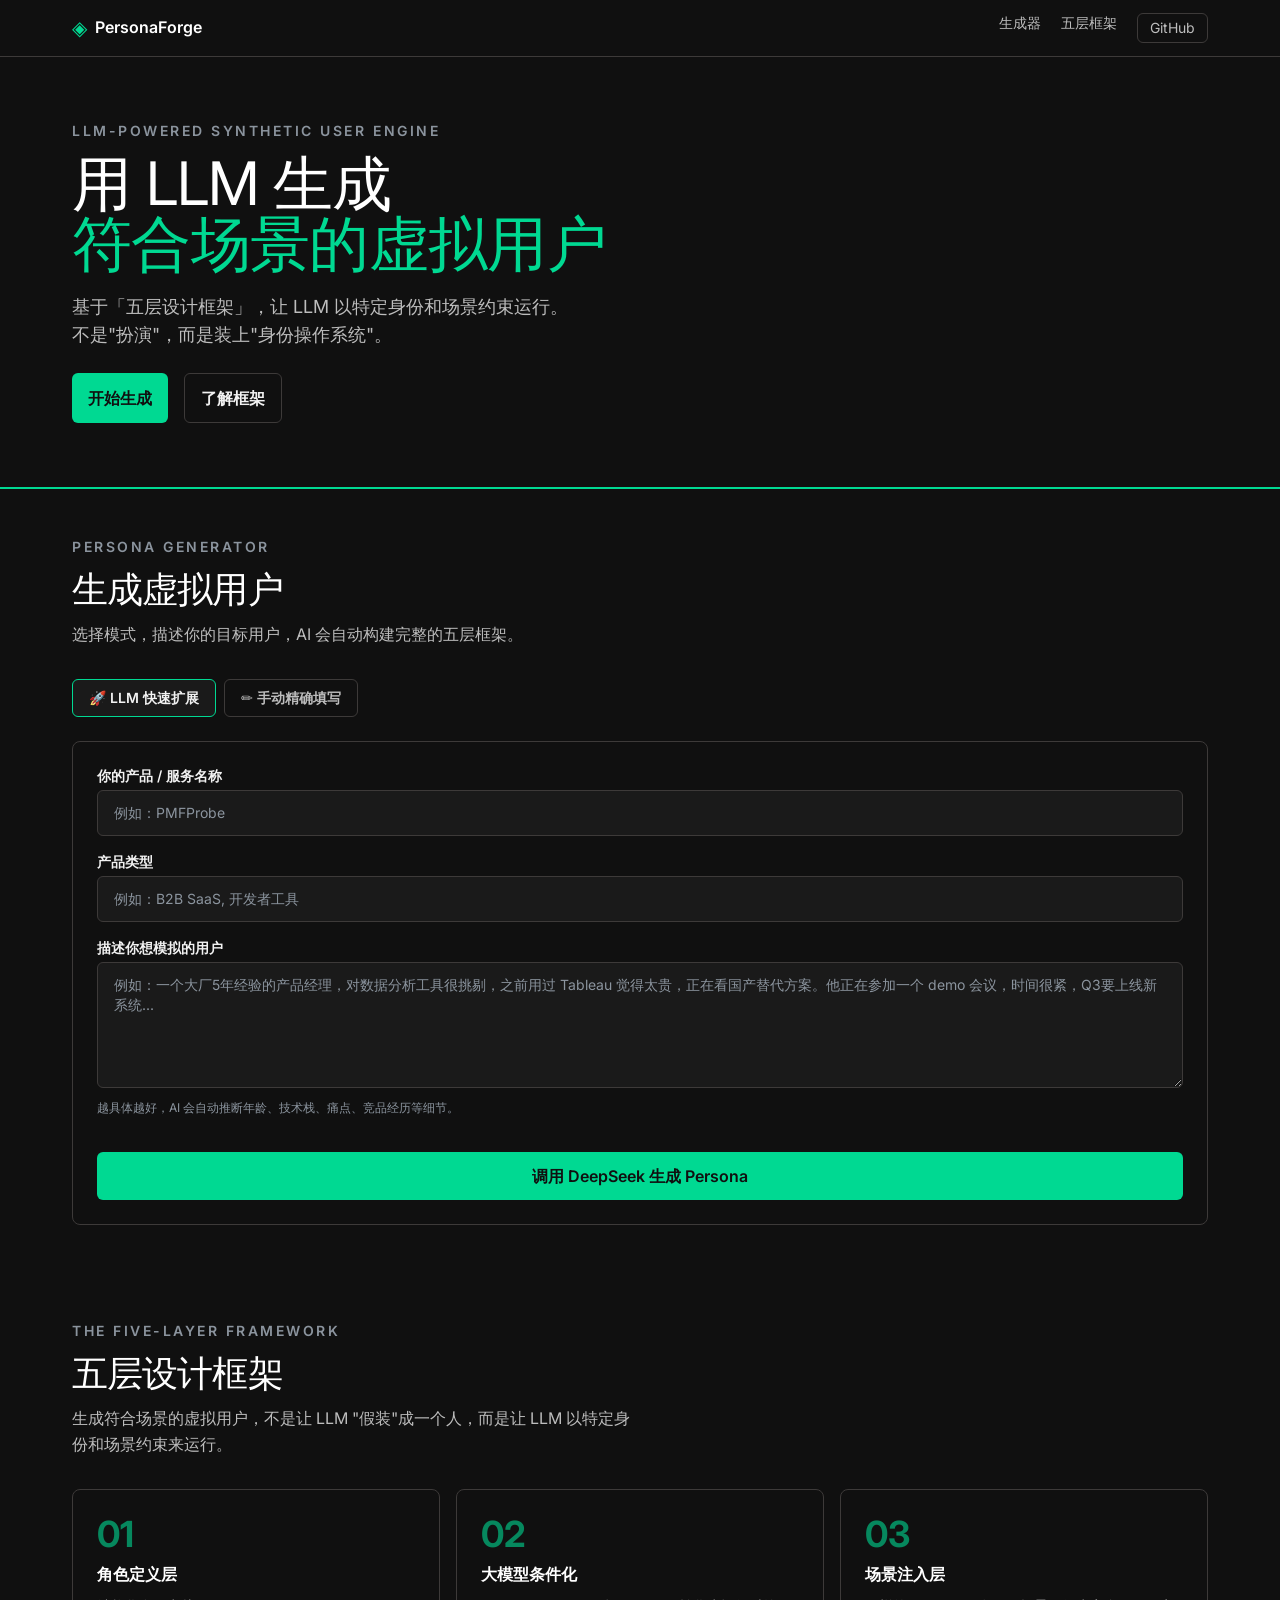
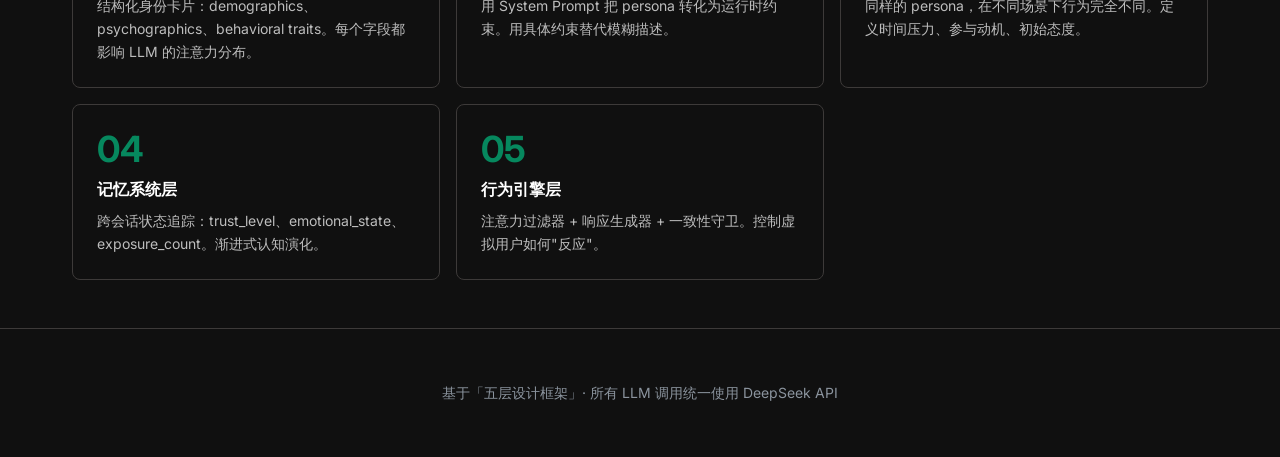
==== web/index.html @ 67e6c809 "feat: init PersonaForge — LLM-powered synthetic user generator with web UI - Five-layer framework pe" ====
<!DOCTYPE html>
<html lang="zh-CN">
<head>
  <meta charset="UTF-8">
  <meta name="viewport" content="width=device-width, initial-scale=1.0">
  <title>虚拟用户生成器 — 基于五层设计框架</title>
  <link rel="preconnect" href="https://fonts.googleapis.com">
  <link rel="preconnect" href="https://fonts.gstatic.com" crossorigin>
  <link href="https://fonts.googleapis.com/css2?family=Inter:wght@400;500;600;700&display=swap" rel="stylesheet">
  <link rel="stylesheet" href="style.css">
</head>
<body>
  <!-- Nav -->
  <nav class="nav-bar">
    <div class="nav-inner">
      <div class="nav-brand">
        <span class="brand-glyph">◈</span>
        <span class="brand-name">PersonaForge</span>
      </div>
      <div class="nav-links">
        <a href="#generator">生成器</a>
        <a href="#framework">五层框架</a>
        <a href="https://github.com" target="_blank" class="nav-gh">GitHub</a>
      </div>
    </div>
  </nav>

  <!-- Hero -->
  <section class="hero-band">
    <div class="container">
      <div class="eyebrow-mono">LLM-POWERED SYNTHETIC USER ENGINE</div>
      <h1 class="hero-title">
        用 LLM 生成<br><span class="text-green">符合场景的虚拟用户</span>
      </h1>
      <p class="hero-lead">
        基于「五层设计框架」，让 LLM 以特定身份和场景约束运行。<br>
        不是"扮演"，而是装上"身份操作系统"。
      </p>
      <div class="hero-actions">
        <a href="#generator" class="btn btn-primary">开始生成</a>
        <a href="#framework" class="btn btn-outline">了解框架</a>
      </div>
    </div>
  </section>

  <!-- Green divider -->
  <div class="green-divider-band"></div>

  <!-- Generator -->
  <section id="generator" class="content-band">
    <div class="container">
      <div class="eyebrow-mono">PERSONA GENERATOR</div>
      <h2 class="section-title">生成虚拟用户</h2>
      <p class="section-desc">选择模式，描述你的目标用户，AI 会自动构建完整的五层框架。</p>

      <!-- Mode Switcher -->
      <div class="mode-switcher">
        <button class="mode-btn active" data-mode="llm">🚀 LLM 快速扩展</button>
        <button class="mode-btn" data-mode="manual">✏️ 手动精确填写</button>
      </div>

      <!-- LLM Mode -->
      <div id="mode-llm" class="mode-panel active">
        <div class="card card-feature">
          <div class="input-group">
            <label class="input-label">你的产品 / 服务名称</label>
            <input type="text" id="product-name" class="text-input" placeholder="例如：PMFProbe">
          </div>
          <div class="input-group">
            <label class="input-label">产品类型</label>
            <input type="text" id="product-type" class="text-input" placeholder="例如：B2B SaaS, 开发者工具">
          </div>
          <div class="input-group">
            <label class="input-label">描述你想模拟的用户</label>
            <textarea id="user-desc" class="text-input textarea" rows="5" placeholder="例如：一个大厂5年经验的产品经理，对数据分析工具很挑剔，之前用过 Tableau 觉得太贵，正在看国产替代方案。他正在参加一个 demo 会议，时间很紧，Q3要上线新系统..."></textarea>
            <div class="input-hint">越具体越好，AI 会自动推断年龄、技术栈、痛点、竞品经历等细节。</div>
          </div>
          <button id="btn-generate-llm" class="btn btn-primary btn-block">
            <span class="btn-text">调用 DeepSeek 生成 Persona</span>
            <span class="btn-loading hidden">生成中...</span>
          </button>
        </div>
      </div>

      <!-- Manual Mode -->
      <div id="mode-manual" class="mode-panel">
        <div class="card card-feature">
          <!-- Product Info -->
          <div class="accordion">
            <div class="accordion-header active">
              <span class="accordion-title">产品信息</span>
              <span class="accordion-chevron">▼</span>
            </div>
            <div class="accordion-body" style="display:block">
              <div class="form-row">
                <div class="input-group">
                  <label class="input-label">产品名称</label>
                  <input type="text" id="m-product-name" class="text-input" placeholder="PMFProbe">
                </div>
                <div class="input-group">
                  <label class="input-label">产品类型</label>
                  <input type="text" id="m-product-type" class="text-input" placeholder="B2B SaaS">
                </div>
              </div>
            </div>
          </div>

          <!-- Demographics -->
          <div class="accordion">
            <div class="accordion-header">
              <span class="accordion-title">Layer 1: 身份画像</span>
              <span class="accordion-chevron">▶</span>
            </div>
            <div class="accordion-body">
              <div class="form-row">
                <div class="input-group">
                  <label class="input-label">职位 / 角色</label>
                  <input type="text" id="m-role" class="text-input" placeholder="产品经理">
                </div>
                <div class="input-group">
                  <label class="input-label">行业</label>
                  <input type="text" id="m-industry" class="text-input" placeholder="互联网/科技">
                </div>
              </div>
              <div class="form-row">
                <div class="input-group">
                  <label class="input-label">公司规模</label>
                  <input type="text" id="m-company-size" class="text-input" placeholder="50-500人">
                </div>
                <div class="input-group">
                  <label class="input-label">地区</label>
                  <input type="text" id="m-location" class="text-input" placeholder="北京">
                </div>
              </div>
              <div class="form-row">
                <div class="input-group">
                  <label class="input-label">年龄</label>
                  <input type="number" id="m-age" class="text-input" placeholder="30" value="30">
                </div>
                <div class="input-group">
                  <label class="input-label">工作年限</label>
                  <input type="number" id="m-years" class="text-input" placeholder="5" value="5">
                </div>
              </div>
              <div class="input-group">
                <label class="input-label">工作目标（逗号分隔）</label>
                <input type="text" id="m-goals" class="text-input" placeholder="提高效率, 减少试错成本">
              </div>
              <div class="input-group">
                <label class="input-label">当前痛点（逗号分隔）</label>
                <input type="text" id="m-frustrations" class="text-input" placeholder="工具复杂, 数据分散">
              </div>
              <div class="form-row">
                <div class="input-group">
                  <label class="input-label">决策风格</label>
                  <input type="text" id="m-decision" class="text-input" placeholder="数据驱动，谨慎">
                </div>
                <div class="input-group">
                  <label class="input-label">采购权限</label>
                  <input type="text" id="m-budget" class="text-input" placeholder="有建议权，无最终决策权">
                </div>
              </div>
              <div class="input-group">
                <label class="input-label">技术栈 / 常用工具（逗号分隔）</label>
                <input type="text" id="m-tech" class="text-input" placeholder="Notion, Figma, Mixpanel">
              </div>
            </div>
          </div>

          <!-- Scene -->
          <div class="accordion">
            <div class="accordion-header">
              <span class="accordion-title">Layer 3: 场景注入</span>
              <span class="accordion-chevron">▶</span>
            </div>
            <div class="accordion-body">
              <div class="input-group">
                <label class="input-label">场景描述</label>
                <input type="text" id="m-scene" class="text-input" placeholder="正在评估是否采用该产品">
              </div>
              <div class="form-row">
                <div class="input-group">
                  <label class="input-label">初始态度</label>
                  <input type="text" id="m-attitude" class="text-input" placeholder="怀疑但愿意了解">
                </div>
                <div class="input-group">
                  <label class="input-label">时间压力</label>
                  <input type="text" id="m-time" class="text-input" placeholder="中等——有其他工作在身">
                </div>
              </div>
              <div class="form-row">
                <div class="input-group">
                  <label class="input-label">参与动机</label>
                  <input type="text" id="m-motivation" class="text-input" placeholder="解决当前痛点">
                </div>
                <div class="input-group">
                  <label class="input-label">之前接触程度</label>
                  <input type="text" id="m-exposure" class="text-input" placeholder="听说过，未深入试用">
                </div>
              </div>
            </div>
          </div>

          <!-- Behavior -->
          <div class="accordion">
            <div class="accordion-header">
              <span class="accordion-title">Layer 5: 行为引擎</span>
              <span class="accordion-chevron">▶</span>
            </div>
            <div class="accordion-body">
              <div class="form-row">
                <div class="input-group">
                  <label class="input-label">沟通风格</label>
                  <input type="text" id="m-communication" class="text-input" placeholder="直接，注重效率">
                </div>
                <div class="input-group">
                  <label class="input-label">风险承受度</label>
                  <input type="text" id="m-risk" class="text-input" placeholder="中低">
                </div>
              </div>
              <div class="form-row">
                <div class="input-group">
                  <label class="input-label">怀疑程度 <span class="mute">0-1</span></label>
                  <input type="number" id="m-skepticism" class="text-input" placeholder="0.6" value="0.6" step="0.1" min="0" max="1">
                </div>
                <div class="input-group">
                  <label class="input-label">价格敏感度 <span class="mute">0-1</span></label>
                  <input type="number" id="m-price" class="text-input" placeholder="0.5" value="0.5" step="0.1" min="0" max="1">
                </div>
              </div>
              <div class="input-group">
                <label class="input-label">触发关注的关键词（逗号分隔）</label>
                <input type="text" id="m-attention" class="text-input" placeholder="效率, ROI, 上手难度">
              </div>
              <div class="input-group">
                <label class="input-label">触发反感的词汇（逗号分隔）</label>
                <input type="text" id="m-triggers" class="text-input" placeholder="赋能, 生态, 一站式">
              </div>
            </div>
          </div>

          <button id="btn-generate-manual" class="btn btn-primary btn-block" style="margin-top:24px">
            <span class="btn-text">生成并优化 Persona</span>
            <span class="btn-loading hidden">生成中...</span>
          </button>
        </div>
      </div>

      <!-- Results -->
      <div id="results" class="results hidden">
        <div class="green-divider-band" style="margin: 48px 0 32px"></div>
        <div class="eyebrow-mono">GENERATED PERSONA</div>
        <h2 class="section-title">生成结果</h2>

        <!-- Critique Score -->
        <div id="critique-card" class="card card-feature hidden" style="margin-bottom:24px">
          <div class="critique-header">
            <div class="critique-score" id="critique-score">8</div>
            <div>
              <div class="critique-label">LLM 质量评分</div>
              <div class="critique-sub" id="critique-sub">基于 DeepSeek Self-Critique</div>
            </div>
          </div>
          <div class="critique-body" id="critique-body"></div>
        </div>

        <!-- System Prompt -->
        <div class="card card-feature">
          <div class="card-header">
            <h3 class="card-title">System Prompt（可直接用于 LLM）</h3>
            <button class="btn btn-ghost btn-sm" id="btn-copy-prompt">📋 复制</button>
          </div>
          <pre class="code-mockup" id="system-prompt"></pre>
        </div>

        <!-- Five Layers -->
        <div class="layers-grid">
          <div class="card card-feature">
            <div class="layer-badge">L1</div>
            <h4 class="card-title-sm">角色定义层</h4>
            <div class="layer-content" id="layer-1"></div>
          </div>
          <div class="card card-feature">
            <div class="layer-badge">L3</div>
            <h4 class="card-title-sm">场景注入层</h4>
            <div class="layer-content" id="layer-3"></div>
          </div>
          <div class="card card-feature">
            <div class="layer-badge">L4</div>
            <h4 class="card-title-sm">记忆系统层</h4>
            <div class="layer-content" id="layer-4"></div>
          </div>
          <div class="card card-feature">
            <div class="layer-badge">L5</div>
            <h4 class="card-title-sm">行为引擎层</h4>
            <div class="layer-content" id="layer-5"></div>
          </div>
        </div>

        <!-- Download -->
        <div class="download-bar">
          <button class="btn btn-outline" id="btn-download-yaml">⬇️ 下载 YAML</button>
          <button class="btn btn-outline" id="btn-download-md">⬇️ 下载 Markdown</button>
        </div>
      </div>
    </div>
  </section>

  <!-- Framework -->
  <section id="framework" class="content-band">
    <div class="container">
      <div class="eyebrow-mono">THE FIVE-LAYER FRAMEWORK</div>
      <h2 class="section-title">五层设计框架</h2>
      <p class="section-desc">生成符合场景的虚拟用户，不是让 LLM "假装"成一个人，而是让 LLM 以特定身份和场景约束来运行。</p>

      <div class="framework-grid">
        <div class="card card-feature">
          <div class="layer-number">01</div>
          <h4 class="card-title-sm">角色定义层</h4>
          <p class="card-body">结构化身份卡片：demographics、psychographics、behavioral traits。每个字段都影响 LLM 的注意力分布。</p>
        </div>
        <div class="card card-feature">
          <div class="layer-number">02</div>
          <h4 class="card-title-sm">大模型条件化</h4>
          <p class="card-body">用 System Prompt 把 persona 转化为运行时约束。用具体约束替代模糊描述。</p>
        </div>
        <div class="card card-feature">
          <div class="layer-number">03</div>
          <h4 class="card-title-sm">场景注入层</h4>
          <p class="card-body">同样的 persona，在不同场景下行为完全不同。定义时间压力、参与动机、初始态度。</p>
        </div>
        <div class="card card-feature">
          <div class="layer-number">04</div>
          <h4 class="card-title-sm">记忆系统层</h4>
          <p class="card-body">跨会话状态追踪：trust_level、emotional_state、exposure_count。渐进式认知演化。</p>
        </div>
        <div class="card card-feature">
          <div class="layer-number">05</div>
          <h4 class="card-title-sm">行为引擎层</h4>
          <p class="card-body">注意力过滤器 + 响应生成器 + 一致性守卫。控制虚拟用户如何"反应"。</p>
        </div>
      </div>
    </div>
  </section>

  <!-- Footer -->
  <footer class="footer">
    <div class="container">
      <p>基于「五层设计框架」· 所有 LLM 调用统一使用 DeepSeek API</p>
    </div>
  </footer>

  <!-- Toast -->
  <div id="toast" class="toast hidden"></div>

  <script src="app.js"></script>
</body>
</html>
---- web/style.css ----
/* ───────────────────────────────────────────────
   PersonaForge — VoltAgent-inspired Design System
   Canvas: #101010 | Primary: #00d992 | Ink: #f2f2f2
   Font: Inter + SF Mono | Hairline borders
   ─────────────────────────────────────────────── */

:root {
  --primary: #00d992;
  --primary-soft: #2fd6a1;
  --primary-deep: #10b981;
  --on-primary: #101010;
  --ink: #f2f2f2;
  --ink-strong: #ffffff;
  --body: #bdbdbd;
  --mute: #8b949e;
  --hairline: #3d3a39;
  --hairline-soft: #b8b3b0;
  --canvas: #101010;
  --canvas-soft: #1a1a1a;
  --canvas-text-soft: #f5f6f7;
  --radius-sm: 6px;
  --radius-md: 8px;
  --radius-pill: 9999px;
  --space-xs: 4px;
  --space-sm: 8px;
  --space-md: 12px;
  --space-lg: 16px;
  --space-xl: 20px;
  --space-2xl: 24px;
  --space-3xl: 32px;
  --space-4xl: 40px;
  --space-5xl: 48px;
  --space-6xl: 64px;
}

* { box-sizing: border-box; }

html {
  scroll-behavior: smooth;
}

body {
  margin: 0;
  padding: 0;
  font-family: 'Inter', system-ui, -apple-system, Segoe UI, Roboto, sans-serif;
  background: var(--canvas);
  color: var(--ink);
  line-height: 1.6;
  -webkit-font-smoothing: antialiased;
}

/* ─── Typography ─── */

.eyebrow-mono {
  font-size: 14px;
  font-weight: 600;
  line-height: 20px;
  letter-spacing: 2.52px;
  text-transform: uppercase;
  color: var(--mute);
  margin-bottom: var(--space-md);
}

.hero-title {
  font-size: 60px;
  font-weight: 400;
  line-height: 60px;
  letter-spacing: -0.65px;
  color: var(--ink-strong);
  margin: 0 0 var(--space-xl);
}

.text-green {
  color: var(--primary);
}

.hero-lead {
  font-size: 18px;
  font-weight: 400;
  line-height: 28px;
  color: var(--body);
  max-width: 640px;
  margin: 0 0 var(--space-2xl);
}

.section-title {
  font-size: 36px;
  font-weight: 400;
  line-height: 40px;
  letter-spacing: -0.9px;
  color: var(--ink-strong);
  margin: 0 0 var(--space-md);
}

.section-desc {
  font-size: 16px;
  font-weight: 400;
  line-height: 26px;
  color: var(--body);
  margin: 0 0 var(--space-3xl);
  max-width: 560px;
}

.card-title {
  font-size: 20px;
  font-weight: 600;
  line-height: 28px;
  color: var(--ink-strong);
  margin: 0 0 var(--space-lg);
}

.card-title-sm {
  font-size: 16px;
  font-weight: 600;
  line-height: 24px;
  color: var(--ink-strong);
  margin: 0 0 var(--space-sm);
}

.card-body {
  font-size: 14px;
  font-weight: 400;
  line-height: 23px;
  color: var(--body);
  margin: 0;
}

/* ─── Layout ─── */

.container {
  max-width: 1200px;
  margin: 0 auto;
  padding: 0 var(--space-3xl);
}

/* ─── Nav ─── */

.nav-bar {
  position: sticky;
  top: 0;
  z-index: 100;
  background: var(--canvas);
  border-bottom: 1px solid var(--hairline);
}

.nav-inner {
  max-width: 1200px;
  margin: 0 auto;
  padding: var(--space-md) var(--space-3xl);
  display: flex;
  align-items: center;
  justify-content: space-between;
}

.nav-brand {
  display: flex;
  align-items: center;
  gap: var(--space-sm);
  font-size: 16px;
  font-weight: 600;
  color: var(--ink-strong);
}

.brand-glyph {
  color: var(--primary);
  font-size: 20px;
}

.nav-links {
  display: flex;
  gap: var(--space-xl);
}

.nav-links a {
  font-size: 14px;
  font-weight: 400;
  line-height: 20px;
  color: var(--body);
  text-decoration: none;
  transition: color 0.2s;
}

.nav-links a:hover {
  color: var(--ink);
}

.nav-gh {
  padding: var(--space-xs) var(--space-md);
  border: 1px solid var(--hairline);
  border-radius: var(--radius-sm);
}

/* ─── Hero ─── */

.hero-band {
  background: var(--canvas);
  padding: var(--space-6xl) var(--space-3xl);
}

.hero-actions {
  display: flex;
  gap: var(--space-lg);
  flex-wrap: wrap;
}

/* ─── Green Divider ─── */

.green-divider-band {
  height: 2px;
  background: var(--primary);
  border: none;
  margin: 0;
}

/* ─── Content Band ─── */

.content-band {
  background: var(--canvas);
  padding: var(--space-5xl) var(--space-3xl);
}

/* ─── Buttons ─── */

.btn {
  display: inline-flex;
  align-items: center;
  justify-content: center;
  gap: var(--space-sm);
  font-family: inherit;
  font-size: 16px;
  font-weight: 600;
  line-height: 24px;
  text-decoration: none;
  border: none;
  cursor: pointer;
  padding: var(--space-md) var(--space-lg);
  border-radius: var(--radius-sm);
  transition: all 0.2s ease;
}

.btn-primary {
  background: var(--primary);
  color: var(--on-primary);
}

.btn-primary:hover {
  background: var(--primary-soft);
}

.btn-outline {
  background: var(--canvas);
  color: var(--ink);
  border: 1px solid var(--hairline);
}

.btn-outline:hover {
  border-color: var(--hairline-soft);
}

.btn-ghost {
  background: transparent;
  color: var(--primary-soft);
  padding: var(--space-xs) var(--space-sm);
  font-size: 14px;
}

.btn-ghost:hover {
  color: var(--primary);
}

.btn-sm {
  padding: var(--space-xs) var(--space-md);
  font-size: 14px;
}

.btn-block {
  width: 100%;
  margin-top: var(--space-xl);
}

.btn:disabled {
  opacity: 0.5;
  cursor: not-allowed;
}

/* ─── Cards ─── */

.card {
  background: var(--canvas);
  border: 1px solid var(--hairline);
  border-radius: var(--radius-md);
}

.card-feature {
  padding: var(--space-2xl);
}

.card-header {
  display: flex;
  align-items: center;
  justify-content: space-between;
  margin-bottom: var(--space-lg);
}

/* ─── Inputs ─── */

.input-group {
  margin-bottom: var(--space-lg);
}

.input-label {
  display: block;
  font-size: 14px;
  font-weight: 600;
  line-height: 20px;
  color: var(--ink);
  margin-bottom: var(--space-xs);
}

.input-label .mute {
  color: var(--mute);
  font-weight: 400;
}

.text-input {
  width: 100%;
  background: var(--canvas-soft);
  color: var(--ink);
  font-family: inherit;
  font-size: 14px;
  line-height: 20px;
  padding: var(--space-md) var(--space-lg);
  border: 1px solid var(--hairline);
  border-radius: var(--radius-sm);
  outline: none;
  transition: border-color 0.2s;
}

.text-input::placeholder {
  color: var(--mute);
}

.text-input:focus {
  border-color: var(--primary-soft);
}

.text-input.textarea {
  resize: vertical;
  min-height: 120px;
}

.input-hint {
  font-size: 12px;
  line-height: 16px;
  color: var(--mute);
  margin-top: var(--space-xs);
}

.form-row {
  display: grid;
  grid-template-columns: 1fr 1fr;
  gap: var(--space-lg);
}

/* ─── Mode Switcher ─── */

.mode-switcher {
  display: flex;
  gap: var(--space-sm);
  margin-bottom: var(--space-2xl);
}

.mode-btn {
  font-family: inherit;
  font-size: 14px;
  font-weight: 600;
  line-height: 20px;
  padding: var(--space-sm) var(--space-lg);
  background: transparent;
  color: var(--body);
  border: 1px solid var(--hairline);
  border-radius: var(--radius-sm);
  cursor: pointer;
  transition: all 0.2s;
}

.mode-btn.active {
  background: var(--canvas-soft);
  color: var(--ink);
  border-color: var(--primary);
}

.mode-btn:hover:not(.active) {
  border-color: var(--hairline-soft);
  color: var(--ink);
}

.mode-panel {
  display: none;
}

.mode-panel.active {
  display: block;
}

/* ─── Accordion ─── */

.accordion {
  border-bottom: 1px solid var(--hairline);
  margin-bottom: var(--space-md);
}

.accordion-header {
  display: flex;
  align-items: center;
  justify-content: space-between;
  padding: var(--space-md) 0;
  cursor: pointer;
  user-select: none;
}

.accordion-title {
  font-size: 14px;
  font-weight: 600;
  color: var(--ink-strong);
}

.accordion-chevron {
  font-size: 12px;
  color: var(--mute);
  transition: transform 0.2s;
}

.accordion-body {
  display: none;
  padding-bottom: var(--space-md);
}

.accordion-header.active .accordion-chevron {
  transform: rotate(90deg);
}

/* ─── Code Mockup ─── */

.code-mockup {
  background: var(--canvas);
  border: 1px solid var(--hairline);
  border-radius: var(--radius-md);
  padding: var(--space-xl);
  font-family: SFMono-Regular, Menlo, Monaco, Consolas, Liberation Mono, monospace;
  font-size: 13px;
  line-height: 18px;
  color: var(--canvas-text-soft);
  white-space: pre-wrap;
  overflow-x: auto;
  margin: 0;
  max-height: 480px;
  overflow-y: auto;
}

.code-inline-chip {
  display: inline-block;
  background: var(--canvas-soft);
  color: var(--canvas-text-soft);
  font-family: SFMono-Regular, Menlo, Monaco, Consolas, monospace;
  font-size: 13px;
  line-height: 18px;
  padding: 2px var(--space-sm);
  border-radius: var(--radius-sm);
}

/* ─── Results ─── */

.results {
  animation: fadeIn 0.4s ease;
}

@keyframes fadeIn {
  from { opacity: 0; transform: translateY(12px); }
  to { opacity: 1; transform: translateY(0); }
}

/* ─── Critique Card ─── */

.critique-header {
  display: flex;
  align-items: center;
  gap: var(--space-lg);
  margin-bottom: var(--space-lg);
  padding-bottom: var(--space-lg);
  border-bottom: 1px solid var(--hairline);
}

.critique-score {
  width: 56px;
  height: 56px;
  display: flex;
  align-items: center;
  justify-content: center;
  background: var(--primary);
  color: var(--on-primary);
  font-size: 24px;
  font-weight: 700;
  border-radius: var(--radius-md);
}

.critique-label {
  font-size: 16px;
  font-weight: 600;
  color: var(--ink-strong);
}

.critique-sub {
  font-size: 12px;
  color: var(--mute);
}

.critique-body {
  font-size: 14px;
  line-height: 23px;
  color: var(--body);
}

.critique-section {
  margin-bottom: var(--space-md);
}

.critique-section-title {
  font-size: 12px;
  font-weight: 600;
  text-transform: uppercase;
  letter-spacing: 1px;
  color: var(--mute);
  margin-bottom: var(--space-xs);
}

.critique-list {
  margin: 0;
  padding-left: var(--space-lg);
}

.critique-list li {
  margin-bottom: var(--space-xs);
}

/* ─── Layers Grid ─── */

.layers-grid {
  display: grid;
  grid-template-columns: repeat(2, 1fr);
  gap: var(--space-lg);
  margin-top: var(--space-xl);
}

.framework-grid {
  display: grid;
  grid-template-columns: repeat(3, 1fr);
  gap: var(--space-lg);
  margin-top: var(--space-3xl);
}

.layer-badge {
  display: inline-block;
  background: var(--primary);
  color: var(--on-primary);
  font-size: 12px;
  font-weight: 700;
  padding: 2px var(--space-sm);
  border-radius: var(--radius-sm);
  margin-bottom: var(--space-sm);
}

.layer-number {
  font-size: 36px;
  font-weight: 700;
  line-height: 40px;
  color: var(--primary);
  margin-bottom: var(--space-sm);
  opacity: 0.6;
}

.layer-content {
  font-size: 13px;
  line-height: 20px;
  color: var(--body);
}

.layer-content .kv {
  display: flex;
  justify-content: space-between;
  padding: var(--space-xs) 0;
  border-bottom: 1px solid var(--hairline);
}

.layer-content .kv-key {
  color: var(--mute);
}

.layer-content .kv-val {
  color: var(--ink);
  text-align: right;
}

/* ─── Download Bar ─── */

.download-bar {
  display: flex;
  gap: var(--space-lg);
  margin-top: var(--space-2xl);
  justify-content: center;
}

/* ─── Footer ─── */

.footer {
  background: var(--canvas);
  border-top: 1px solid var(--hairline);
  padding: var(--space-4xl) var(--space-3xl);
  text-align: center;
  font-size: 14px;
  line-height: 20px;
  color: var(--mute);
}

/* ─── Toast ─── */

.toast {
  position: fixed;
  bottom: var(--space-2xl);
  left: 50%;
  transform: translateX(-50%);
  background: var(--canvas-soft);
  color: var(--ink);
  border: 1px solid var(--hairline);
  border-radius: var(--radius-md);
  padding: var(--space-md) var(--space-xl);
  font-size: 14px;
  font-weight: 500;
  z-index: 200;
  transition: opacity 0.3s, transform 0.3s;
}

.toast.hidden {
  opacity: 0;
  transform: translateX(-50%) translateY(20px);
  pointer-events: none;
}

/* ─── Utilities ─── */

.hidden {
  display: none !important;
}

/* ─── Responsive ─── */

@media (max-width: 1023px) {
  .framework-grid {
    grid-template-columns: repeat(2, 1fr);
  }
}

@media (max-width: 767px) {
  .hero-title {
    font-size: 32px;
    line-height: 36px;
    letter-spacing: -0.4px;
  }

  .section-title {
    font-size: 28px;
    line-height: 32px;
  }

  .form-row {
    grid-template-columns: 1fr;
  }

  .layers-grid {
    grid-template-columns: 1fr;
  }

  .framework-grid {
    grid-template-columns: 1fr;
  }

  .nav-links {
    display: none;
  }

  .container {
    padding: 0 var(--space-lg);
  }

  .hero-band,
  .content-band {
    padding-left: var(--space-lg);
    padding-right: var(--space-lg);
  }

  .hero-band {
    padding-top: var(--space-3xl);
    padding-bottom: var(--space-3xl);
  }

  .content-band {
    padding-top: var(--space-3xl);
    padding-bottom: var(--space-3xl);
  }
}
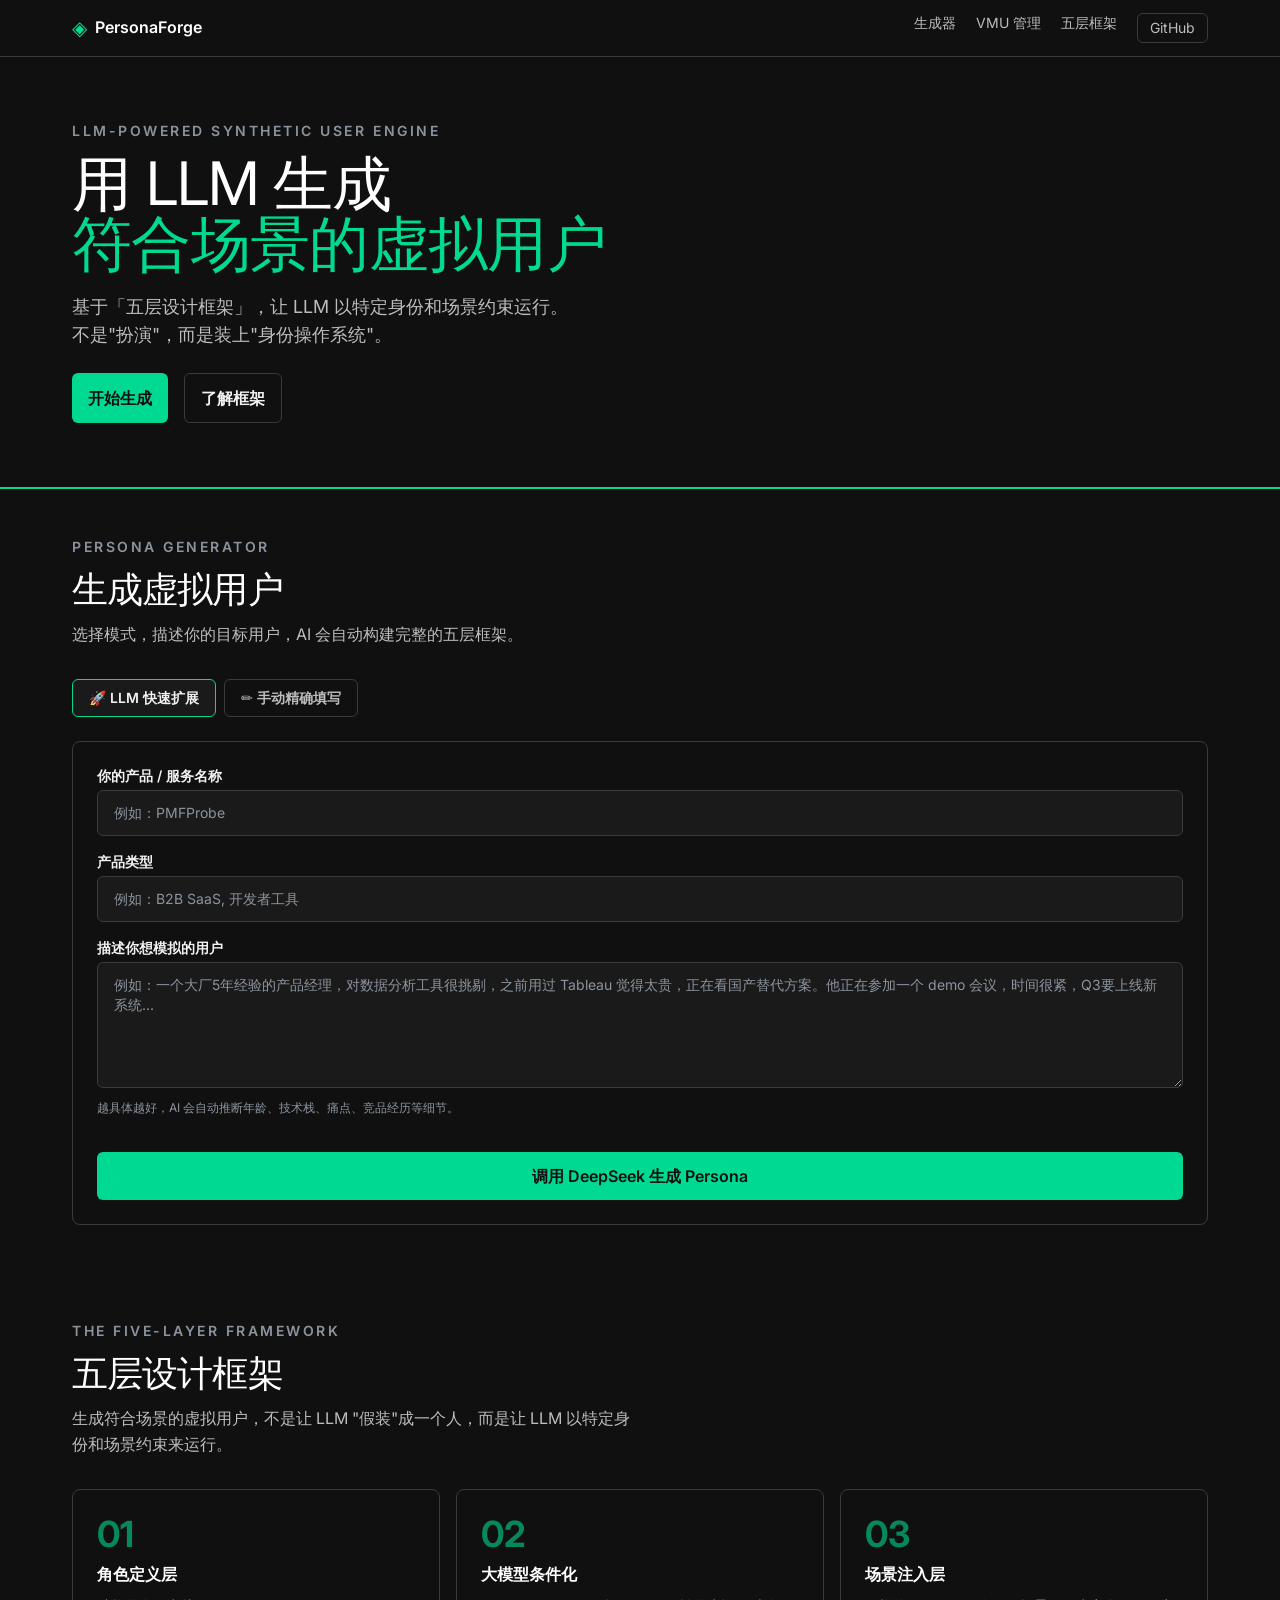
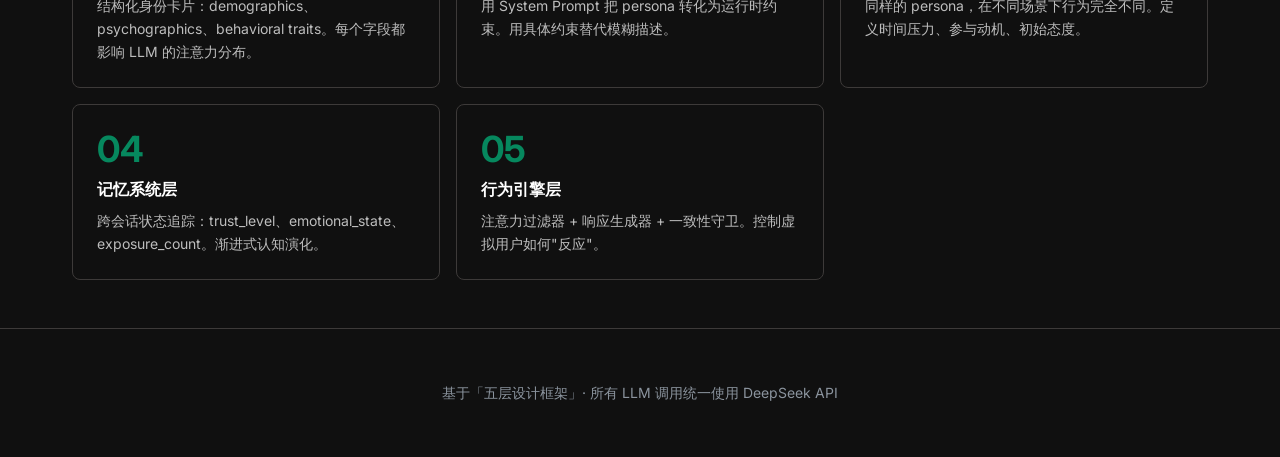
==== commit 0881057f: "feat: add Virtual User Management (VMU) system - PersonaType: template-based persona definitions wit" ====
--- a/web/index.html
+++ b/web/index.html
@@ -19,6 +19,7 @@
       </div>
       <div class="nav-links">
         <a href="#generator">生成器</a>
+        <a href="/dashboard.html">VMU 管理</a>
         <a href="#framework">五层框架</a>
         <a href="https://github.com" target="_blank" class="nav-gh">GitHub</a>
       </div>
